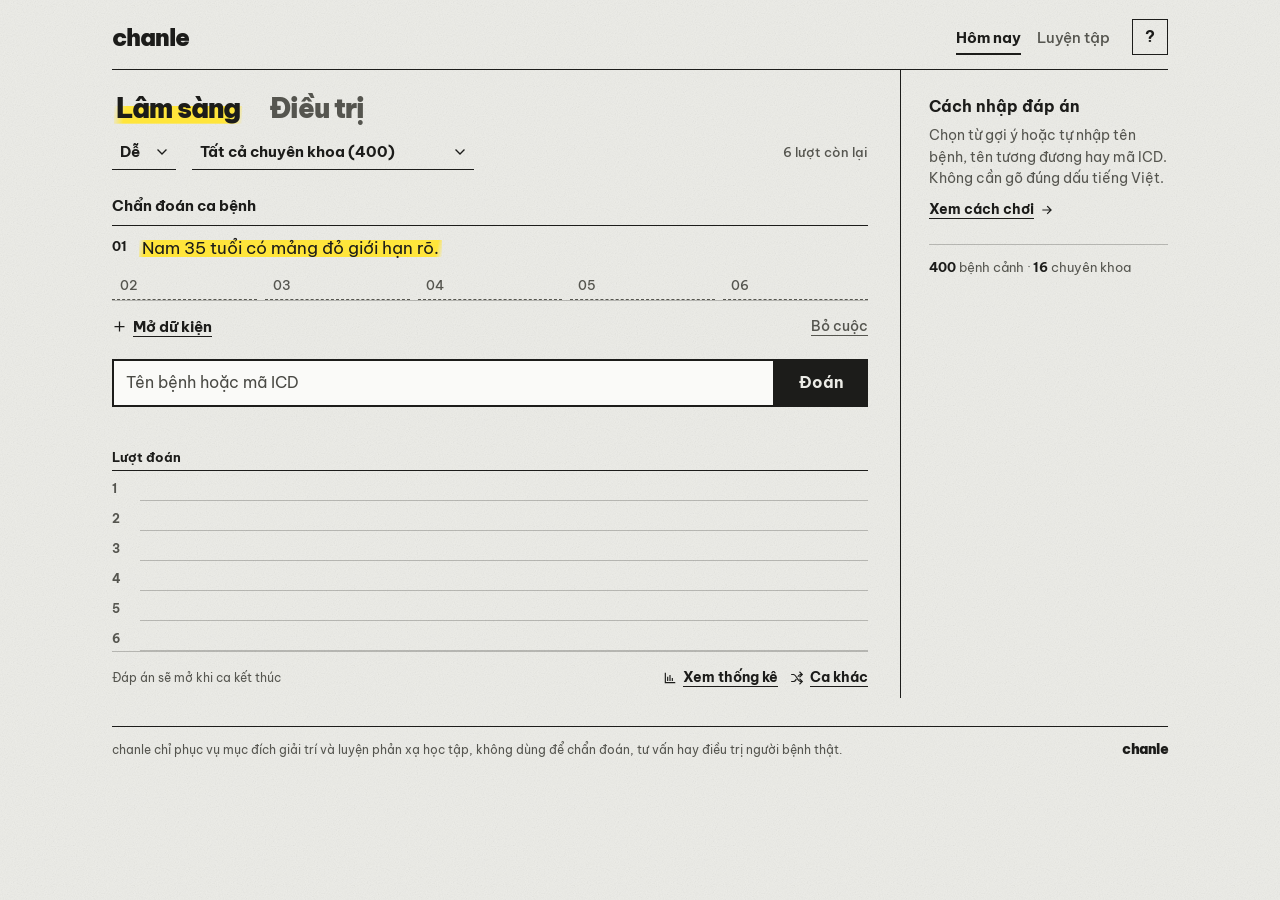
==== index.html @ 67695883 "Update page title and social description copy Co-Authored-By: Claude Sonnet 5.5 <noreply@anthropic.c" ====
<!doctype html>
<html lang="vi">
  <head>
    <meta charset="utf-8" />
    <meta name="viewport" content="width=device-width, initial-scale=1" />
    <meta name="description" content="Chanle - trò chơi chẩn đoán lâm sàng hằng ngày bằng tiếng Việt cho sinh viên y khoa." />
    <meta name="theme-color" content="#ecece7" />
    <link rel="canonical" href="https://souhhcong.github.io/" />
    <meta property="og:title" content="chanle - chẩn đoán mỗi ngày" />
    <meta property="og:description" content="Đọc ca bệnh, tìm chẩn đoán, mở thêm dữ kiện khi cần." />
    <meta property="og:url" content="https://souhhcong.github.io/" />
    <meta property="og:type" content="website" />
    <title>chanle | chẩn đoán mỗi ngày</title>
    <link rel="preconnect" href="https://fonts.googleapis.com" />
    <link rel="preconnect" href="https://fonts.gstatic.com" crossorigin />
    <link href="https://fonts.googleapis.com/css2?family=Be+Vietnam+Pro:wght@400;500;700;900&display=swap" rel="stylesheet" />
    <link rel="icon" href="assets/logo.svg?v=55130148bcd7" type="image/svg+xml" />
    <link rel="stylesheet" href="styles.css?v=2f7e0ef737bf" />
  </head>
  <body>
    <svg class="icon-library" xmlns="http://www.w3.org/2000/svg" aria-hidden="true">
      <symbol id="i-arrow" viewBox="0 0 24 24"><path d="M5 12h14m-6-6 6 6-6 6" /></symbol>
      <symbol id="i-plus" viewBox="0 0 24 24"><path d="M12 5v14M5 12h14" /></symbol>
      <symbol id="i-shuffle" viewBox="0 0 24 24"><path d="M3 6h3c5 0 7 12 12 12h3m-4-4 4 4-4 4M3 18h3c1.7 0 3.1-1.3 4.3-3.3M14 9c1.2-1.8 2.4-3 4-3h3m-4-4 4 4-4 4" /></symbol>
      <symbol id="i-send" viewBox="0 0 24 24"><path d="m21 3-7 18-3-8-8-3 18-7Zm0 0L11 13" /></symbol>
      <symbol id="i-copy" viewBox="0 0 24 24"><rect x="8" y="8" width="12" height="13" /><path d="M16 8V3H4v13h4" /></symbol>
      <symbol id="i-chevron" viewBox="0 0 24 24"><path d="m6 9 6 6 6-6" /></symbol>
      <symbol id="i-chart" viewBox="0 0 24 24"><path d="M4 4v16h16M8 16v-5m4 5V8m4 8v-3" /></symbol>
      <symbol id="i-close" viewBox="0 0 24 24"><path d="M6 6l12 12M18 6 6 18" /></symbol>
    </svg>
    <a class="skip-link" href="#game-area">Vào ca bệnh</a>
    <div class="shell" id="app" data-game-type="clinical">
      <header class="masthead">
        <a class="brand" href="/" aria-label="chanle trang chủ">chanle</a>
        <nav class="nav" aria-label="Chế độ chơi">
          <button class="nav-button active" type="button" data-mode="daily" aria-pressed="true">Hôm nay</button>
          <button class="nav-button" type="button" data-mode="practice" aria-pressed="false">Luyện tập</button>
        </nav>
        <button class="help-button" type="button" data-open="help" aria-label="Hướng dẫn">?</button>
      </header>

      <main class="sheet">
        <h1 class="sr-only" id="title">Chẩn đoán mỗi ngày</h1>
        <div class="page">
          <section class="controls" aria-label="Chọn cách ôn tập">
            <div class="game-switch" role="group" aria-label="Kiểu dữ kiện">
              <button class="mode-word active" type="button" data-game="clinical" aria-label="Dữ kiện lâm sàng" aria-pressed="true"><span>Lâm sàng</span></button>
              <button class="mode-word" type="button" data-game="treatment" aria-label="Kế hoạch điều trị" aria-pressed="false"><span>Điều trị</span></button>
            </div>
            <div class="meta-row">
              <label class="select-field" for="difficulty-select"><span class="sr-only">Độ khó</span><span class="select-wrap"><select id="difficulty-select" name="difficulty"><option value="easy">Dễ</option><option value="medium">Vừa</option><option value="hard">Khó</option></select><svg class="icon" aria-hidden="true"><use href="#i-chevron" /></svg></span></label>
              <label class="select-field" for="category-select"><span class="sr-only">Chuyên khoa</span><span class="select-wrap"><select id="category-select" aria-describedby="category-note"><option value="all">Tất cả chuyên khoa</option></select><svg class="icon" aria-hidden="true"><use href="#i-chevron" /></svg></span></label>
              <span class="score"><span id="attempts-left">6</span> lượt còn lại</span>
            </div>
            <p id="category-note" class="sr-only"></p>
          </section>

          <article class="case" id="game-area" tabindex="-1" aria-labelledby="case-title">
            <h2 id="case-title" class="sr-only" tabindex="-1">Đang tải ca bệnh</h2>
            <p class="sr-only" aria-live="polite"><span id="case-number">Ca #001</span>&nbsp;· <span id="mode-label">Ca hằng ngày</span></p>
            <p class="sr-only">Dữ kiện <span id="clue-count">1 / 6</span></p>
            <span class="sr-only" id="case-kicker">Ca bệnh</span>
            <div class="sr-only" id="clue-steps" aria-hidden="true"></div>
            <progress class="sr-only" id="clue-progress" value="1" max="6" aria-label="Số dữ kiện đã mở">1 / 6</progress>
            <p class="case-prompt"><span class="for-clinical">Chẩn đoán ca bệnh</span><span class="for-treatment">Đoán bệnh từ kế hoạch điều trị</span></p>
            <ol class="clue-list" id="clue-list"></ol>
            <div class="clue-actions">
              <button class="reveal-button" type="button" id="reveal-button"><svg class="icon" aria-hidden="true"><use href="#i-plus" /></svg><span>Mở dữ kiện</span></button>
              <button class="give-up-button" type="button" id="give-up-button">Bỏ cuộc</button>
            </div>
            <form class="guess-form" id="guess-form" autocomplete="off">
              <label class="sr-only" for="guess-input">Chẩn đoán của bạn</label>
              <div class="attempt-track sr-only" id="attempt-track" aria-label="Tiến trình lượt đoán"></div>
              <div class="guess-row"><input id="guess-input" name="guess" type="text" role="combobox" aria-expanded="false" aria-controls="suggestions" aria-autocomplete="list" autocapitalize="off" spellcheck="false" enterkeyhint="go" placeholder="Tên bệnh hoặc mã ICD" required /><button type="submit" aria-label="Đoán"><span>Đoán</span></button></div>
              <ul class="suggestions" id="suggestions" role="listbox" aria-label="Gợi ý chẩn đoán" hidden></ul>
              <p class="feedback" id="feedback" role="status" aria-live="polite"></p>
            </form>
            <section class="guesses" aria-labelledby="history-title">
              <div class="guesses-head"><h3 id="history-title">Lượt đoán</h3><span id="history-count" class="sr-only">0 / 6</span></div>
              <ul class="history" id="history"></ul>
            </section>
            <div class="case-bottom"><span id="round-status">Đáp án sẽ mở khi ca kết thúc</span><button class="text-button stats-button" type="button" id="stats-button" data-open="result-card"><svg class="icon" aria-hidden="true"><use href="#i-chart" /></svg><span class="when-active">Xem thống kê</span><span class="when-done">Xem kết quả</span></button><button class="text-button" type="button" id="new-case-button"><svg class="icon" aria-hidden="true"><use href="#i-shuffle" /></svg>Ca khác</button></div>
          </article>
        </div>

        <aside class="margin" aria-label="Tiến trình và ôn tập">
          <section class="tip-block">
            <h2>Cách nhập đáp án</h2>
            <p id="play-tip">Bạn có thể nhập tên bệnh hoặc mã ICD. Không cần gõ đúng dấu tiếng Việt.</p>
            <button class="text-button" type="button" data-open="help">Xem cách chơi<svg class="icon" aria-hidden="true"><use href="#i-arrow" /></svg></button>
          </section>
          <p class="bank-meta" aria-label="Ngân hàng ôn tập"><strong id="bank-count">—</strong> bệnh cảnh · <strong id="specialty-count">—</strong> chuyên khoa</p>
        </aside>
      </main>

      <footer class="notes" aria-label="Ghi chú giáo dục"><p>chanle chỉ phục vụ mục đích giải trí và luyện phản xạ học tập, không dùng để chẩn đoán, tư vấn hay điều trị người bệnh thật.</p><span class="footer-brand">chanle</span></footer>
      <dialog id="result-card" class="result-card" aria-label="Kết quả và thống kê">
        <div class="modal card">
          <button class="close" type="button" data-close="result-card" aria-label="Đóng, quay lại ca bệnh"><svg class="icon" aria-hidden="true"><use href="#i-close" /></svg></button>
          <article class="result hidden" id="result" aria-labelledby="answer">
            <div class="answer-wrap"><h2 id="answer" class="answer" tabindex="-1"></h2></div>
            <p id="icd-label" class="icd-label"></p>
            <div class="result-actions"><button class="square-button" type="button" id="copy-share"><svg class="icon" aria-hidden="true"><use href="#i-send" /></svg><span>Chia sẻ</span></button><button class="square-button" type="button" id="copy-anki"><svg class="icon" aria-hidden="true"><use href="#i-copy" /></svg><span>Thẻ Anki</span></button></div>
            <div id="treatment-explanation-block" class="hidden"><h3>Vì sao kế hoạch này phù hợp?</h3><p id="treatment-explanation"></p><h3>Liên hệ bệnh cảnh lâm sàng</h3></div>
            <p id="summary"></p>
            <dl class="pearls" id="pearls"></dl>
            <div class="differential-block" id="differential-block"><h3>Chẩn đoán phân biệt</h3><ul class="differentials" id="differentials"></ul></div>
          </article>
          <section class="stats-block" aria-labelledby="session-title">
            <h2 id="session-title">Thống kê</h2>
            <dl class="stats"><div><dt>Ca đúng liên tiếp</dt><dd id="streak">0</dd></div><div><dt>Đã chơi</dt><dd id="played">0</dd></div><div><dt>Trả lời đúng</dt><dd id="solved">0</dd></div><div><dt>Tỉ lệ đúng</dt><dd id="accuracy">—</dd></div></dl>
          </section>
          <div class="result-footer card-footer"><button class="primary-button" type="button" id="review-next">Ca tiếp theo<svg class="icon" aria-hidden="true"><use href="#i-arrow" /></svg></button></div>
        </div>
      </dialog>
    </div>

    <dialog id="help" aria-labelledby="help-title"><div class="modal"><button class="close" type="button" data-close="help" aria-label="Đóng"><svg class="icon" aria-hidden="true"><use href="#i-close" /></svg></button><h2 id="help-title">Cách chơi</h2><p>Mỗi ca bắt đầu với một dữ kiện và 6 lượt đoán. Mỗi lần đoán sai hoặc bấm “Mở dữ kiện”, bạn sẽ được xem dữ kiện tiếp theo. Bấm “Bỏ cuộc” để kết thúc ca và xem đáp án cùng giải thích.</p><p>Bạn có thể nhập tên bệnh, tên gọi tương đương hoặc mã ICD được chấp nhận cho ca đó. Không cần phân biệt chữ hoa, chữ thường hay dấu tiếng Việt.</p><p>Mọi độ khó đều có gợi ý tên bệnh, 6 dữ kiện và 6 lượt đoán. Dễ ưu tiên kiến thức thường gặp, Vừa ưu tiên mức trung bình, Khó ưu tiên bệnh hiếm hoặc kiến thức chuyên sâu. Các bệnh vẫn có thể xuất hiện ở mọi mức, với tần suất khác nhau.</p><p>Chọn Kế hoạch điều trị để đoán bệnh từ các bước xử trí, thuốc, thủ thuật và theo dõi. Mỗi kế hoạch cũng có 6 dữ kiện; tên bệnh chỉ hiện sau khi kết thúc. Dữ kiện được mở dần theo luật chơi. Trong thực tế, một số biện pháp cấp cứu cần được thực hiện đồng thời.</p><p>Chọn chuyên khoa để bắt đầu luyện tập trong nhóm đó. Một bệnh có thể thuộc nhiều nhóm. Ca hằng ngày được chọn từ toàn bộ ngân hàng, với ca riêng cho mỗi kiểu dữ kiện và độ khó. Luyện tập tránh lặp lại các ca vừa chơi. Các kế hoạch áp dụng cho bệnh cảnh giả định trong trò chơi, không phải phác đồ dùng cho người bệnh thật.</p></div></dialog>
    <script src="app.js?v=3632cf8fece8" defer></script>
  </body>
</html>
---- styles.css ----
:root {
  color-scheme: light;
  --paper: #ecece7;
  --toner: #1c1c1a;
  --toner-2: #55554f;
  --rule-soft: rgba(28, 28, 26, 0.25);
  --field: #fafaf8;
  --hl: #ffe53b;
  --pink: rgba(255, 111, 174, 0.5);
  --green: #5fe08a;
  --pen: #2340a0;
  --good: #1d6b3a;
  --chisel: 101deg, transparent 0, var(--hl) 0.45em, var(--hl) calc(100% - 0.4em), transparent 100%;
  --ease-out: cubic-bezier(0.16, 1, 0.3, 1);
  --print: "Be Vietnam Pro", ui-sans-serif, system-ui, -apple-system, "Segoe UI", sans-serif;
}

* { box-sizing: border-box; border-radius: 0; }
html { -webkit-text-size-adjust: 100%; scrollbar-width: thin; scrollbar-color: var(--toner) var(--paper); }
body {
  margin: 0;
  min-height: 100vh;
  background-color: var(--paper);
  background-image: url("data:image/svg+xml,%3Csvg xmlns='http://www.w3.org/2000/svg' width='220' height='220'%3E%3Cfilter id='n'%3E%3CfeTurbulence type='fractalNoise' baseFrequency='.9' numOctaves='2' stitchTiles='stitch'/%3E%3CfeColorMatrix type='saturate' values='0'/%3E%3C/filter%3E%3Crect width='100%25' height='100%25' filter='url(%23n)' opacity='.16'/%3E%3C/svg%3E");
  color: var(--toner);
  font-family: var(--print);
  font-size: 16px;
  line-height: 1.55;
  -webkit-font-smoothing: antialiased;
  font-variant-numeric: tabular-nums;
  caret-color: var(--pen);
}
::selection { background: var(--hl); color: var(--toner); }
::-webkit-scrollbar { width: 10px; height: 10px; }
::-webkit-scrollbar-track { background: var(--paper); }
::-webkit-scrollbar-thumb { background: var(--toner); border: 3px solid var(--paper); }
button, input, select { font: inherit; color: inherit; }
button { cursor: pointer; -webkit-tap-highlight-color: transparent; touch-action: manipulation; }
:focus-visible { outline: 2px solid var(--pen); outline-offset: 3px; }
h1, h2, h3, p, dl, dd, ul, ol { margin: 0; padding: 0; }
.icon { width: 1em; height: 1em; fill: none; stroke: currentColor; stroke-width: 2; stroke-linecap: square; stroke-linejoin: miter; flex: none; }
.icon-library { position: absolute; width: 0; height: 0; overflow: hidden; }
.sr-only { position: absolute; width: 1px; height: 1px; margin: -1px; padding: 0; overflow: hidden; clip: rect(0 0 0 0); white-space: nowrap; border: 0; }
.hidden { display: none !important; }

.skip-link { position: absolute; left: 16px; top: -100px; z-index: 10; background: var(--toner); color: var(--paper); padding: 10px 14px; font-weight: 700; }
.skip-link:focus { top: 8px; }

.shell { max-width: 1120px; margin: 0 auto; padding: 0 16px 24px; }

/* Masthead */
.masthead { display: flex; align-items: center; gap: 14px; padding: 10px 0 8px; border-bottom: 1px solid var(--toner); }
.brand { font-weight: 900; font-size: 24px; letter-spacing: -0.04em; line-height: 1; color: var(--toner); text-decoration: none; margin-right: auto; }
.nav { display: flex; gap: 16px; }
.nav-button, .text-button, .reveal-button, .give-up-button, .help-button, .square-button, .primary-button, .mode-word, .close { background: none; border: 0; padding: 0; }
.nav-button { font-size: 15px; font-weight: 500; color: var(--toner-2); padding: 8px 0 4px; border-bottom: 2px solid transparent; white-space: nowrap; }
.nav-button.active { color: var(--toner); font-weight: 700; border-bottom-color: var(--toner); }
.help-button, .close { width: 36px; height: 36px; border: 1px solid var(--toner); display: inline-grid; place-items: center; font-weight: 700; font-size: 16px; flex: none; }
.help-button:hover, .close:hover { background: var(--toner); color: var(--paper); }

/* Game types */
.game-switch { display: flex; gap: 22px; padding: 10px 0 2px; }
.mode-word { font-size: 23px; font-weight: 900; letter-spacing: -0.04em; line-height: 1.1; color: var(--toner-2); padding: 2px 2px; }
.mode-word span { padding: 0 2px; background-image: linear-gradient(var(--chisel)); background-repeat: no-repeat; background-position: 0 90%; background-size: 0 52%; -webkit-box-decoration-break: clone; box-decoration-break: clone; transition: background-size 380ms var(--ease-out); }
.mode-word.active { color: var(--toner); }
.mode-word.active span { background-size: 100% 52%; }

/* Meta row */
.meta-row { display: flex; flex-wrap: wrap; gap: 4px 16px; align-items: center; padding: 6px 0 8px; }
.select-field { display: block; min-width: 0; }
.select-field:nth-child(2) { order: 3; flex: 1 1 100%; }
.select-wrap { position: relative; display: block; }
.select-wrap select { appearance: none; -webkit-appearance: none; background: transparent; border: 0; border-bottom: 1px solid var(--toner); padding: 4px 26px 3px 8px; font-size: 15px; font-weight: 700; width: 100%; min-height: 36px; text-overflow: ellipsis; cursor: pointer; }
.select-wrap .icon { position: absolute; right: 6px; top: 50%; transform: translateY(-50%); pointer-events: none; font-size: 16px; }
.meta-row .score { order: 2; margin-left: auto; white-space: nowrap; }
@media (min-width: 640px) { .select-field:nth-child(2) { order: 2; flex: 0 1 auto; max-width: 100%; } .meta-row .score { order: 3; } }


/* Case */
.case { padding-top: 10px; outline: none; }

.clue-list { list-style: none; display: flex; flex-wrap: wrap; column-gap: 8px; }
.clue { flex: 0 0 100%; display: grid; grid-template-columns: 30px 1fr; padding: 8px 0; border-top: 1px solid var(--rule-soft); line-height: 1.55; }
.clue:first-child { border-top-color: var(--toner); }
.case-prompt { font-size: 15px; font-weight: 700; padding: 6px 0 8px; }
.case-prompt .for-treatment, .shell[data-game-type="treatment"] .case-prompt .for-clinical { display: none; }
.shell[data-game-type="treatment"] .case-prompt .for-treatment { display: inline; }
.clue-number { font-weight: 700; font-size: 13px; padding-top: 2px; }
.clue-text { min-width: 0; text-wrap: balance; }
.clue .mark { padding: 0.04em 0.15em; margin-left: -0.15em; background-image: linear-gradient(var(--chisel)); background-repeat: no-repeat; background-position: 0 70%; background-size: 0% 76%; -webkit-box-decoration-break: clone; box-decoration-break: clone; }
.clue:not(.is-latest) .mark { background-image: none; }
.clue.is-latest .mark { background-size: 100% 76%; }
/* Reveal: the row flips in as a card, the text fades in once it lands, then the highlighter sweeps. */
.clue.is-new { transform-origin: 50% 50%; animation: flip 460ms var(--ease-out) both, unbox 320ms 520ms ease-out both; }
.clue.is-new > * { animation: ink-in 260ms 400ms ease-out both; }
.clue.is-new .mark { animation: sweep 450ms 640ms var(--ease-out) both; }
@keyframes flip { from { transform: perspective(700px) rotateX(-90deg); } to { transform: perspective(700px) rotateX(0deg); } }
@keyframes unbox { from { background: var(--field); box-shadow: 0 0 0 6px var(--field), 0 0 0 7px var(--toner); } to { background: transparent; box-shadow: 0 0 0 6px transparent, 0 0 0 7px transparent; } }
@keyframes ink-in { from { opacity: 0; } to { opacity: 1; } }
@keyframes sweep { from { background-size: 0% 76%; } to { background-size: 100% 76%; } }
.clue.locked { flex: 1 1 0; display: block; min-width: 0; padding: 6px 8px 4px; border-top: 0; border-bottom: 1px dashed var(--toner-2); color: var(--toner-2); font-size: 13px; font-weight: 500; }

.clue-actions { display: flex; justify-content: space-between; align-items: center; padding: 8px 0 4px; border-top: 1px solid var(--rule-soft); margin-top: 0; }
.reveal-button { display: inline-flex; align-items: center; gap: 6px; font-weight: 700; font-size: 15px; text-decoration: underline; text-underline-offset: 4px; text-decoration-thickness: 1px; min-height: 36px; }
.give-up-button { color: var(--toner-2); font-size: 14px; font-weight: 500; text-decoration: underline; text-underline-offset: 4px; min-height: 36px; }
button:disabled { cursor: not-allowed; opacity: 0.45; }
.guess-row button:disabled, .primary-button:disabled { opacity: 1; background: #55554f; border-color: #55554f; color: #fafaf8; }

/* Guesses */
.guesses { padding-top: 4px; }
.guesses-head { display: flex; align-items: baseline; justify-content: space-between; border-bottom: 1px solid var(--toner); padding-bottom: 3px; }
.guesses-head h3 { font-size: 13px; font-weight: 700; }
.score { font-size: 13px; color: var(--toner-2); font-weight: 500; }
.history { list-style: none; }
.slot { display: flex; align-items: flex-end; gap: 10px; min-height: 30px; }
.slot-n { width: 18px; font-size: 12px; font-weight: 700; color: var(--toner-2); padding-bottom: 3px; }
.slot-line { flex: 1; min-width: 0; min-height: 30px; display: flex; align-items: flex-end; padding-bottom: 2px; border-bottom: 1px solid var(--rule-soft); overflow-wrap: anywhere; }
.guess { font-size: 16px; font-weight: 500; line-height: 1.3; color: var(--toner); padding: 0 6px; margin-left: -6px; }
.guess.miss { color: var(--toner-2); text-decoration: line-through 1.5px var(--toner); text-decoration-skip-ink: none; background-image: linear-gradient(101deg, transparent 0, var(--pink) 0.3em, var(--pink) calc(100% - 0.3em), transparent 100%); background-repeat: no-repeat; background-size: 100% 70%; background-position: 0 90%; }
.guess.hit { font-weight: 700; background-image: linear-gradient(101deg, transparent 0, var(--green) 0.4em, var(--green) calc(100% - 0.4em), transparent 100%); background-repeat: no-repeat; background-size: 100% 70%; background-position: 0 90%; }
.slot-note { font-size: 12px; font-weight: 500; color: var(--toner-2); padding-bottom: 3px; }

.guess-form { padding-top: 10px; position: relative; }
.suggestions { position: absolute; left: 0; right: 0; top: 58px; z-index: 20; list-style: none; margin: 0; padding: 0; background: var(--field); border: 2px solid var(--toner); border-top-width: 1px; max-height: 288px; overflow-y: auto; }
.suggestions[hidden] { display: none; }
.suggestions li { min-height: 44px; display: flex; align-items: center; padding: 8px 12px; font-size: 16px; border-top: 1px solid var(--rule, #bdbdb5); cursor: pointer; }
.suggestions li:first-child { border-top: 0; }
.suggestions li[aria-selected="true"], .suggestions li:hover { background: var(--toner); color: var(--paper); }
.guesses { padding-top: 8px; }
.guess-row { display: flex; }
.guess-row input { flex: 1; min-width: 0; min-height: 48px; border: 2px solid var(--toner); background: var(--field); padding: 8px 12px; font-size: 16px; }
.guess-row input::placeholder { color: #4a4a45; opacity: 1; }
.guess-row input:disabled { opacity: 0.55; }
/* Focus rings sit inside the butted input and button so neither covers the other. */
.guess-row input:focus-visible { outline-offset: -6px; }
.guess-row button:focus-visible { outline-color: var(--paper); outline-offset: -6px; }
.guess-row button { min-height: 48px; padding: 0 22px; background: var(--toner); color: var(--paper); border: 2px solid var(--toner); font-weight: 700; font-size: 16px; }
.feedback { min-height: 1.6em; padding-top: 6px; margin-bottom: 10px; font-size: 14px; font-weight: 400; color: var(--toner-2); }
.feedback.good { color: var(--toner); font-weight: 700; }
.feedback.bad { color: var(--toner); }
.case-bottom { display: flex; flex-wrap: wrap; justify-content: space-between; align-items: center; gap: 12px; padding-top: 6px; border-top: 1px solid var(--rule-soft); font-size: 12px; color: var(--toner-2); }
.text-button { display: inline-flex; align-items: center; gap: 6px; font-weight: 700; font-size: 14px; text-decoration: underline; text-underline-offset: 4px; min-height: 40px; color: var(--toner); }

/* Result */
/* Result card: the finished case slides up over the page as a loose sheet. */
.result-card { width: min(640px, calc(100% - 24px)); }
.result-card .modal { padding: 22px 20px 20px; }
.result-card .modal { display: flex; flex-direction: column; }
.result-card .result { display: contents; }
.result-card .result > * { order: 5; }
.result-card .answer-wrap { order: 1; margin-right: 44px; }
.result-card .icd-label { order: 2; }
.result-card .result-actions { order: 3; }
.result-card .stats-block { order: 6; }
.result-card .card-footer { order: 7; }
.result-card .stats-block { margin: 18px 0 8px; padding: 12px 0 0; border-top: 2px solid var(--toner); }
.result-card .stats-block h2 { font-size: 16px; font-weight: 700; }
.result-card .stats { display: grid; grid-template-columns: repeat(2, minmax(0, 1fr)); column-gap: 16px; }
.shell[data-round="active"] .card-footer { display: none; }
.shell[data-round="active"] .result-card .stats-block { margin-top: 0; padding-top: 0; border-top: 0; }
.result-card[open] { animation: card-in 520ms var(--ease-out) both; }
.result-card[open]::backdrop { animation: backdrop-in 320ms ease-out both; }
@keyframes card-in { from { opacity: 0; transform: translateY(48px) rotate(-1.5deg) scale(0.96); } to { opacity: 1; transform: none; } }
@keyframes backdrop-in { from { opacity: 0; } }
.stats-button .when-done, .shell:not([data-round="active"]) .stats-button .when-active { display: none; }
.shell:not([data-round="active"]) .stats-button .when-done { display: inline; }
.stats-button { margin-left: auto; }
@media (max-width: 639px) { #round-status { flex-basis: 100%; } }
.answer { display: inline; font-size: clamp(26px, 6.5vw, 36px); font-weight: 900; line-height: 1.2; letter-spacing: -0.04em; -webkit-box-decoration-break: clone; box-decoration-break: clone; padding: 0 0.1em 0.14em; margin-left: -0.1em; }
.shell[data-round="complete"] .answer { text-decoration: underline 2px var(--toner); text-underline-offset: 6px; }
.shell[data-round="solved"] .answer { background-image: linear-gradient(101deg, transparent 0, var(--green) 0.4em, var(--green) calc(100% - 0.4em), transparent 100%); background-repeat: no-repeat; background-size: 100% 62%; background-position: 0 85%; }
.icd-label { font-size: 13px; color: var(--toner-2); padding-top: 8px; }
.result-actions { display: flex; gap: 10px; padding: 14px 0; flex-wrap: wrap; }
.square-button { display: inline-flex; align-items: center; gap: 8px; min-height: 44px; padding: 0 16px; border: 1px solid var(--toner); font-weight: 700; font-size: 14px; background: transparent; }
.square-button:hover { background: var(--toner); color: var(--paper); }
.result h3 { font-size: 14px; font-weight: 700; padding: 14px 0 4px; }
#summary, #treatment-explanation { font-size: 16px; }
#summary { padding-top: 6px; }
.pearls > div { display: grid; grid-template-columns: minmax(90px, 30%) 1fr; gap: 12px; padding: 8px 0; border-top: 1px solid var(--rule-soft); }
.pearls { margin-top: 12px; border-bottom: 1px solid var(--rule-soft); }
.pearls dt { font-weight: 700; font-size: 14px; }
.pearls dd { margin: 0; font-size: 15px; }
.differentials { list-style: none; }
.differentials li { display: grid; gap: 2px; padding: 8px 0; border-top: 1px solid var(--rule-soft); }
.differentials strong { font-weight: 700; }
.differentials span { font-size: 15px; color: var(--toner-2); }
.result-footer { padding-top: 18px; }
.primary-button { display: inline-flex; align-items: center; gap: 10px; min-height: 48px; padding: 0 22px; background: var(--toner); color: var(--paper); font-weight: 700; font-size: 16px; }

/* Margin column */
.margin { padding-top: 22px; border-top: 1px solid var(--toner); margin-top: 22px; }
.margin h2 { font-size: 16px; font-weight: 700; }
.stats-block { padding-bottom: 18px; }
.stats { margin-top: 8px; border-top: 1px solid var(--toner); }
.stats > div { display: flex; justify-content: space-between; align-items: baseline; gap: 12px; padding: 8px 8px; border-bottom: 1px solid var(--rule-soft); }
.stats dt { font-size: 14px; color: var(--toner); }
.stats dd { margin: 0; font-size: 20px; font-weight: 700; line-height: 1.1; font-variant-numeric: tabular-nums; }
.tip-block { padding-bottom: 14px; }
.tip-block p { font-size: 14px; color: var(--toner-2); padding: 6px 0 0; }
.bank-meta { font-size: 13px; color: var(--toner-2); padding-top: 12px; border-top: 1px solid var(--rule-soft); }
.bank-meta strong { color: var(--toner); font-weight: 700; }

/* Footer */
.notes { margin-top: 28px; padding-top: 12px; border-top: 1px solid var(--toner); display: flex; flex-direction: column; gap: 10px; font-size: 12px; color: var(--toner-2); }
.footer-brand { font-weight: 900; font-size: 14px; letter-spacing: -0.04em; color: var(--toner); }

/* Dialog */
dialog { width: min(560px, calc(100% - 32px)); max-height: calc(100dvh - 32px); overflow: auto; border: 1px solid var(--toner); background: var(--paper); color: var(--toner); padding: 0; box-shadow: 0 18px 40px -20px rgba(0, 0, 0, 0.35); }
dialog::backdrop { background: rgba(28, 28, 26, 0.4); }
.modal { position: relative; padding: 24px 20px 20px; }
.modal h2 { font-size: 26px; font-weight: 900; letter-spacing: -0.04em; padding-right: 48px; }
.modal p { padding-top: 12px; font-size: 15px; }
.close { position: absolute; top: 12px; right: 12px; }

@media (min-width: 900px) {
  .shell { padding: 0 32px 40px; }
  .masthead { padding: 18px 0 14px; }
  .nav { margin-right: 8px; }
  .game-switch { padding-top: 22px; }
  .mode-word { font-size: 27px; }
  .clue-text, .clue { font-size: 17px; }
  .sheet { display: grid; grid-template-columns: minmax(0, 1fr) 300px; }
  .margin { border-top: 0; margin-top: 0; border-left: 1px solid var(--toner); padding: 24px 0 0 28px; margin-left: 32px; }
  .page { padding-top: 0; }
  .notes { flex-direction: row; justify-content: space-between; align-items: baseline; }
}

@media (max-width: 359px) {
  .clue { padding: 6px 0; }
  .meta-row { padding: 2px 0 4px; }
  .game-switch { padding-top: 6px; }
  .nav { gap: 12px; }
  .brand { font-size: 21px; }
  .nav-button { font-size: 14px; }
  .mode-word { font-size: 21px; }
  .game-switch { gap: 16px; }
  .meta-row { gap: 12px; }
}

@media (prefers-reduced-motion: reduce) {
  *, *::before, *::after { animation: none !important; transition: none !important; scroll-behavior: auto !important; }
}
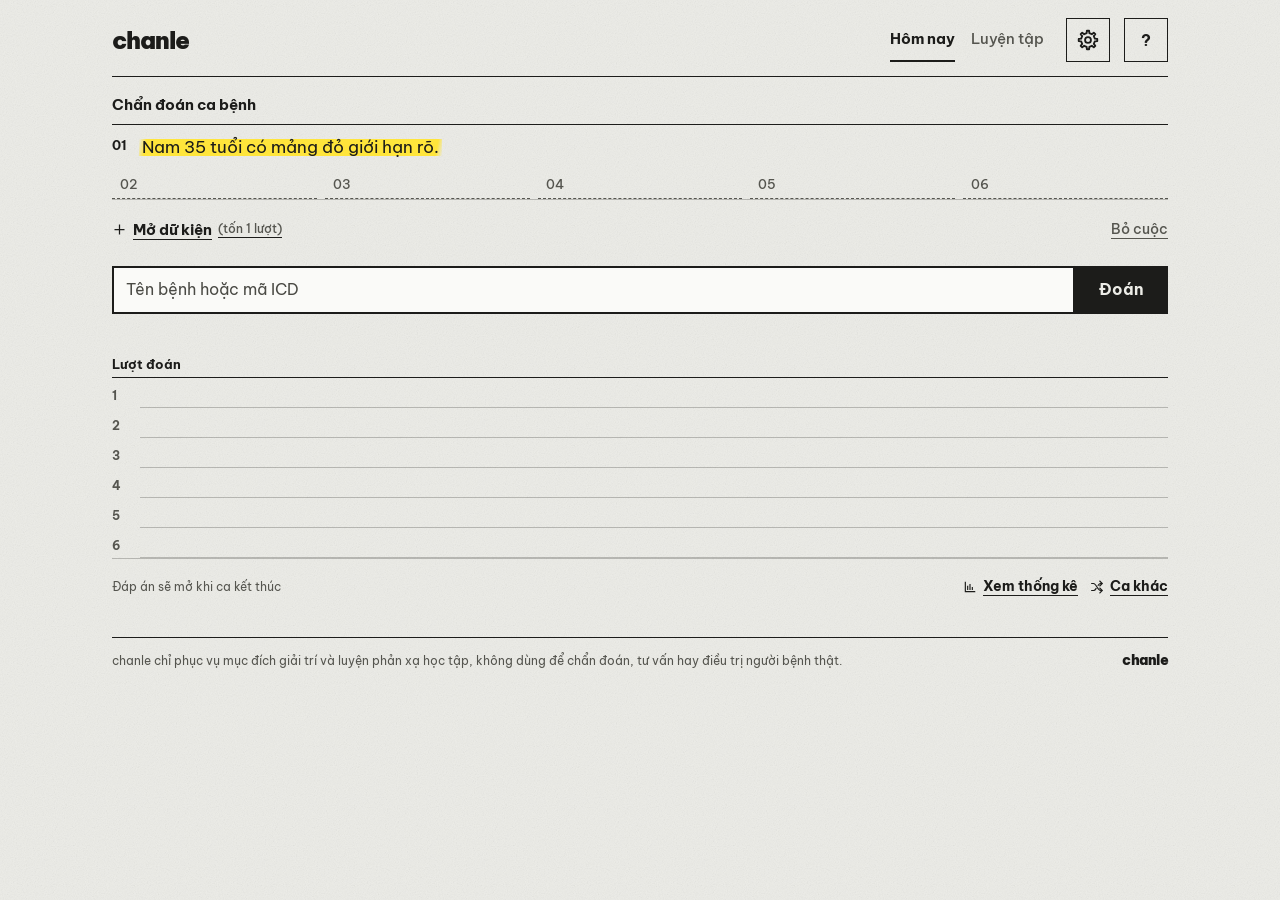
==== commit da0acb08: "Move game settings into a dialog and fix mobile playtest issues - Gear button opens a settings dialo" ====
--- a/index.html
+++ b/index.html
@@ -15,7 +15,7 @@
     <link rel="preconnect" href="https://fonts.gstatic.com" crossorigin />
     <link href="https://fonts.googleapis.com/css2?family=Be+Vietnam+Pro:wght@400;500;700;900&display=swap" rel="stylesheet" />
     <link rel="icon" href="assets/logo.svg?v=55130148bcd7" type="image/svg+xml" />
-    <link rel="stylesheet" href="styles.css?v=2f7e0ef737bf" />
+    <link rel="stylesheet" href="styles.css?v=64f3ba58cbc2" />
   </head>
   <body>
     <svg class="icon-library" xmlns="http://www.w3.org/2000/svg" aria-hidden="true">
@@ -26,6 +26,7 @@
       <symbol id="i-copy" viewBox="0 0 24 24"><rect x="8" y="8" width="12" height="13" /><path d="M16 8V3H4v13h4" /></symbol>
       <symbol id="i-chevron" viewBox="0 0 24 24"><path d="m6 9 6 6 6-6" /></symbol>
       <symbol id="i-chart" viewBox="0 0 24 24"><path d="M4 4v16h16M8 16v-5m4 5V8m4 8v-3" /></symbol>
+      <symbol id="i-cog" viewBox="0 0 24 24"><path d="M19.45 10.52 L22.13 10.80 L22.13 13.20 L19.45 13.48 L18.32 16.22 L20.01 18.31 L18.31 20.01 L16.22 18.32 L13.48 19.45 L13.20 22.13 L10.80 22.13 L10.52 19.45 L7.78 18.32 L5.69 20.01 L3.99 18.31 L5.68 16.22 L4.55 13.48 L1.87 13.20 L1.87 10.80 L4.55 10.52 L5.68 7.78 L3.99 5.69 L5.69 3.99 L7.78 5.68 L10.52 4.55 L10.80 1.87 L13.20 1.87 L13.48 4.55 L16.22 5.68 L18.31 3.99 L20.01 5.69 L18.32 7.78Z" stroke-linejoin="round" /><circle cx="12" cy="12" r="3.2" /></symbol>
       <symbol id="i-close" viewBox="0 0 24 24"><path d="M6 6l12 12M18 6 6 18" /></symbol>
     </svg>
     <a class="skip-link" href="#game-area">Vào ca bệnh</a>
@@ -36,23 +37,16 @@
           <button class="nav-button active" type="button" data-mode="daily" aria-pressed="true">Hôm nay</button>
           <button class="nav-button" type="button" data-mode="practice" aria-pressed="false">Luyện tập</button>
         </nav>
+        <button class="help-button settings-button" type="button" data-open="settings" aria-label="Cài đặt ván chơi"><svg class="icon" aria-hidden="true"><use href="#i-cog" /></svg></button>
         <button class="help-button" type="button" data-open="help" aria-label="Hướng dẫn">?</button>
       </header>
 
       <main class="sheet">
         <h1 class="sr-only" id="title">Chẩn đoán mỗi ngày</h1>
         <div class="page">
-          <section class="controls" aria-label="Chọn cách ôn tập">
-            <div class="game-switch" role="group" aria-label="Kiểu dữ kiện">
-              <button class="mode-word active" type="button" data-game="clinical" aria-label="Dữ kiện lâm sàng" aria-pressed="true"><span>Lâm sàng</span></button>
-              <button class="mode-word" type="button" data-game="treatment" aria-label="Kế hoạch điều trị" aria-pressed="false"><span>Điều trị</span></button>
-            </div>
-            <div class="meta-row">
-              <label class="select-field" for="difficulty-select"><span class="sr-only">Độ khó</span><span class="select-wrap"><select id="difficulty-select" name="difficulty"><option value="easy">Dễ</option><option value="medium">Vừa</option><option value="hard">Khó</option></select><svg class="icon" aria-hidden="true"><use href="#i-chevron" /></svg></span></label>
-              <label class="select-field" for="category-select"><span class="sr-only">Chuyên khoa</span><span class="select-wrap"><select id="category-select" aria-describedby="category-note"><option value="all">Tất cả chuyên khoa</option></select><svg class="icon" aria-hidden="true"><use href="#i-chevron" /></svg></span></label>
-              <span class="score"><span id="attempts-left">6</span> lượt còn lại</span>
-            </div>
-            <p id="category-note" class="sr-only"></p>
+          <section class="controls sr-only" aria-label="Ván chơi hiện tại">
+            <p><span id="settings-summary">Lâm sàng · Dễ</span> · <span class="score"><span id="attempts-left">6</span> lượt còn lại</span></p>
+            <p id="category-note"></p>
           </section>
 
           <article class="case" id="game-area" tabindex="-1" aria-labelledby="case-title">
@@ -65,7 +59,7 @@
             <p class="case-prompt"><span class="for-clinical">Chẩn đoán ca bệnh</span><span class="for-treatment">Đoán bệnh từ kế hoạch điều trị</span></p>
             <ol class="clue-list" id="clue-list"></ol>
             <div class="clue-actions">
-              <button class="reveal-button" type="button" id="reveal-button"><svg class="icon" aria-hidden="true"><use href="#i-plus" /></svg><span>Mở dữ kiện</span></button>
+              <button class="reveal-button" type="button" id="reveal-button"><svg class="icon" aria-hidden="true"><use href="#i-plus" /></svg><span>Mở dữ kiện</span><span class="reveal-cost">(tốn 1 lượt)</span></button>
               <button class="give-up-button" type="button" id="give-up-button">Bỏ cuộc</button>
             </div>
             <form class="guess-form" id="guess-form" autocomplete="off">
@@ -83,17 +77,19 @@
           </article>
         </div>
 
-        <aside class="margin" aria-label="Tiến trình và ôn tập">
-          <section class="tip-block">
-            <h2>Cách nhập đáp án</h2>
-            <p id="play-tip">Bạn có thể nhập tên bệnh hoặc mã ICD. Không cần gõ đúng dấu tiếng Việt.</p>
-            <button class="text-button" type="button" data-open="help">Xem cách chơi<svg class="icon" aria-hidden="true"><use href="#i-arrow" /></svg></button>
-          </section>
-          <p class="bank-meta" aria-label="Ngân hàng ôn tập"><strong id="bank-count">—</strong> bệnh cảnh · <strong id="specialty-count">—</strong> chuyên khoa</p>
-        </aside>
       </main>
 
       <footer class="notes" aria-label="Ghi chú giáo dục"><p>chanle chỉ phục vụ mục đích giải trí và luyện phản xạ học tập, không dùng để chẩn đoán, tư vấn hay điều trị người bệnh thật.</p><span class="footer-brand">chanle</span></footer>
+      <dialog id="settings" aria-labelledby="settings-title"><div class="modal"><button class="close" type="button" data-close="settings" aria-label="Đóng"><svg class="icon" aria-hidden="true"><use href="#i-close" /></svg></button><h2 id="settings-title">Cài đặt</h2>
+        <p class="field-label">Kiểu dữ kiện</p>
+        <div class="game-switch" role="group" aria-label="Kiểu dữ kiện">
+              <button class="mode-word active" type="button" data-game="clinical" aria-label="Dữ kiện lâm sàng" aria-pressed="true"><span>Lâm sàng</span></button>
+              <button class="mode-word" type="button" data-game="treatment" aria-label="Kế hoạch điều trị" aria-pressed="false"><span>Điều trị</span></button>
+            </div>
+        <label class="select-field" for="difficulty-select"><span class="field-label">Độ khó</span><span class="select-wrap"><select id="difficulty-select" name="difficulty"><option value="easy">Dễ</option><option value="medium">Vừa</option><option value="hard">Khó</option></select><svg class="icon" aria-hidden="true"><use href="#i-chevron" /></svg></span></label>
+        <label class="select-field" for="category-select"><span class="field-label">Chuyên khoa</span><span class="select-wrap"><select id="category-select" aria-describedby="category-note"><option value="all">Tất cả chuyên khoa</option></select><svg class="icon" aria-hidden="true"><use href="#i-chevron" /></svg></span></label>
+        <button class="primary-button settings-done" type="button" data-close="settings">Xong</button>
+      </div></dialog>
       <dialog id="result-card" class="result-card" aria-label="Kết quả và thống kê">
         <div class="modal card">
           <button class="close" type="button" data-close="result-card" aria-label="Đóng, quay lại ca bệnh"><svg class="icon" aria-hidden="true"><use href="#i-close" /></svg></button>
@@ -115,7 +111,7 @@
       </dialog>
     </div>
 
-    <dialog id="help" aria-labelledby="help-title"><div class="modal"><button class="close" type="button" data-close="help" aria-label="Đóng"><svg class="icon" aria-hidden="true"><use href="#i-close" /></svg></button><h2 id="help-title">Cách chơi</h2><p>Mỗi ca bắt đầu với một dữ kiện và 6 lượt đoán. Mỗi lần đoán sai hoặc bấm “Mở dữ kiện”, bạn sẽ được xem dữ kiện tiếp theo. Bấm “Bỏ cuộc” để kết thúc ca và xem đáp án cùng giải thích.</p><p>Bạn có thể nhập tên bệnh, tên gọi tương đương hoặc mã ICD được chấp nhận cho ca đó. Không cần phân biệt chữ hoa, chữ thường hay dấu tiếng Việt.</p><p>Mọi độ khó đều có gợi ý tên bệnh, 6 dữ kiện và 6 lượt đoán. Dễ ưu tiên kiến thức thường gặp, Vừa ưu tiên mức trung bình, Khó ưu tiên bệnh hiếm hoặc kiến thức chuyên sâu. Các bệnh vẫn có thể xuất hiện ở mọi mức, với tần suất khác nhau.</p><p>Chọn Kế hoạch điều trị để đoán bệnh từ các bước xử trí, thuốc, thủ thuật và theo dõi. Mỗi kế hoạch cũng có 6 dữ kiện; tên bệnh chỉ hiện sau khi kết thúc. Dữ kiện được mở dần theo luật chơi. Trong thực tế, một số biện pháp cấp cứu cần được thực hiện đồng thời.</p><p>Chọn chuyên khoa để bắt đầu luyện tập trong nhóm đó. Một bệnh có thể thuộc nhiều nhóm. Ca hằng ngày được chọn từ toàn bộ ngân hàng, với ca riêng cho mỗi kiểu dữ kiện và độ khó. Luyện tập tránh lặp lại các ca vừa chơi. Các kế hoạch áp dụng cho bệnh cảnh giả định trong trò chơi, không phải phác đồ dùng cho người bệnh thật.</p></div></dialog>
-    <script src="app.js?v=3632cf8fece8" defer></script>
+    <dialog id="help" aria-labelledby="help-title"><div class="modal"><button class="close" type="button" data-close="help" aria-label="Đóng"><svg class="icon" aria-hidden="true"><use href="#i-close" /></svg></button><h2 id="help-title">Cách chơi</h2><p id="play-tip">Bạn có thể nhập tên bệnh hoặc mã ICD. Không cần gõ đúng dấu tiếng Việt.</p><p>Mỗi ca bắt đầu với một dữ kiện và 6 lượt đoán. Mỗi lần đoán sai hoặc bấm “Mở dữ kiện”, bạn sẽ được xem dữ kiện tiếp theo. Bấm “Bỏ cuộc” để kết thúc ca và xem đáp án cùng giải thích.</p><p>Mọi độ khó đều có gợi ý tên bệnh, 6 dữ kiện và 6 lượt đoán. Dễ ưu tiên kiến thức thường gặp, Vừa ưu tiên mức trung bình, Khó ưu tiên bệnh hiếm hoặc kiến thức chuyên sâu. Các bệnh vẫn có thể xuất hiện ở mọi mức, với tần suất khác nhau.</p><p>Chọn Kế hoạch điều trị để đoán bệnh từ các bước xử trí, thuốc, thủ thuật và theo dõi. Mỗi kế hoạch cũng có 6 dữ kiện; tên bệnh chỉ hiện sau khi kết thúc. Dữ kiện được mở dần theo luật chơi. Trong thực tế, một số biện pháp cấp cứu cần được thực hiện đồng thời.</p><p>Chọn chuyên khoa để bắt đầu luyện tập trong nhóm đó. Một bệnh có thể thuộc nhiều nhóm. Ca hằng ngày được chọn từ toàn bộ ngân hàng, với ca riêng cho mỗi kiểu dữ kiện và độ khó. Luyện tập tránh lặp lại các ca vừa chơi. Các kế hoạch áp dụng cho bệnh cảnh giả định trong trò chơi, không phải phác đồ dùng cho người bệnh thật.</p></div></dialog>
+    <script src="app.js?v=0308320d5943" defer></script>
   </body>
 </html>
--- a/styles.css
+++ b/styles.css
@@ -55,7 +55,7 @@
 .nav-button, .text-button, .reveal-button, .give-up-button, .help-button, .square-button, .primary-button, .mode-word, .close { background: none; border: 0; padding: 0; }
 .nav-button { font-size: 15px; font-weight: 500; color: var(--toner-2); padding: 8px 0 4px; border-bottom: 2px solid transparent; white-space: nowrap; }
 .nav-button.active { color: var(--toner); font-weight: 700; border-bottom-color: var(--toner); }
-.help-button, .close { width: 36px; height: 36px; border: 1px solid var(--toner); display: inline-grid; place-items: center; font-weight: 700; font-size: 16px; flex: none; }
+.help-button, .close { width: 44px; height: 44px; border: 1px solid var(--toner); display: inline-grid; place-items: center; font-weight: 700; font-size: 16px; flex: none; }
 .help-button:hover, .close:hover { background: var(--toner); color: var(--paper); }
 
 /* Game types */
@@ -70,7 +70,7 @@
 .select-field { display: block; min-width: 0; }
 .select-field:nth-child(2) { order: 3; flex: 1 1 100%; }
 .select-wrap { position: relative; display: block; }
-.select-wrap select { appearance: none; -webkit-appearance: none; background: transparent; border: 0; border-bottom: 1px solid var(--toner); padding: 4px 26px 3px 8px; font-size: 15px; font-weight: 700; width: 100%; min-height: 36px; text-overflow: ellipsis; cursor: pointer; }
+.select-wrap select { appearance: none; -webkit-appearance: none; background: transparent; border: 0; border-bottom: 1px solid var(--toner); padding: 4px 26px 3px 8px; font-size: 15px; font-weight: 700; width: 100%; min-height: 44px; text-overflow: ellipsis; cursor: pointer; }
 .select-wrap .icon { position: absolute; right: 6px; top: 50%; transform: translateY(-50%); pointer-events: none; font-size: 16px; }
 .meta-row .score { order: 2; margin-left: auto; white-space: nowrap; }
 @media (min-width: 640px) { .select-field:nth-child(2) { order: 2; flex: 0 1 auto; max-width: 100%; } .meta-row .score { order: 3; } }
@@ -100,9 +100,10 @@
 @keyframes sweep { from { background-size: 0% 76%; } to { background-size: 100% 76%; } }
 .clue.locked { flex: 1 1 0; display: block; min-width: 0; padding: 6px 8px 4px; border-top: 0; border-bottom: 1px dashed var(--toner-2); color: var(--toner-2); font-size: 13px; font-weight: 500; }
 
+.clue-list { min-height: 0; }
 .clue-actions { display: flex; justify-content: space-between; align-items: center; padding: 8px 0 4px; border-top: 1px solid var(--rule-soft); margin-top: 0; }
-.reveal-button { display: inline-flex; align-items: center; gap: 6px; font-weight: 700; font-size: 15px; text-decoration: underline; text-underline-offset: 4px; text-decoration-thickness: 1px; min-height: 36px; }
-.give-up-button { color: var(--toner-2); font-size: 14px; font-weight: 500; text-decoration: underline; text-underline-offset: 4px; min-height: 36px; }
+.reveal-button { display: inline-flex; align-items: center; gap: 6px; font-weight: 700; font-size: 15px; text-decoration: underline; text-underline-offset: 4px; text-decoration-thickness: 1px; min-height: 44px; }
+.give-up-button { color: var(--toner-2); font-size: 14px; font-weight: 500; text-decoration: underline; text-underline-offset: 4px; min-height: 44px; min-width: 56px; padding-left: 12px; }
 button:disabled { cursor: not-allowed; opacity: 0.45; }
 .guess-row button:disabled, .primary-button:disabled { opacity: 1; background: #55554f; border-color: #55554f; color: #fafaf8; }
 
@@ -139,7 +140,7 @@
 .feedback.good { color: var(--toner); font-weight: 700; }
 .feedback.bad { color: var(--toner); }
 .case-bottom { display: flex; flex-wrap: wrap; justify-content: space-between; align-items: center; gap: 12px; padding-top: 6px; border-top: 1px solid var(--rule-soft); font-size: 12px; color: var(--toner-2); }
-.text-button { display: inline-flex; align-items: center; gap: 6px; font-weight: 700; font-size: 14px; text-decoration: underline; text-underline-offset: 4px; min-height: 40px; color: var(--toner); }
+.text-button { display: inline-flex; align-items: center; gap: 6px; font-weight: 700; font-size: 14px; text-decoration: underline; text-underline-offset: 4px; min-height: 44px; color: var(--toner); }
 
 /* Result */
 /* Result card: the finished case slides up over the page as a loose sheet. */
@@ -188,17 +189,11 @@
 .primary-button { display: inline-flex; align-items: center; gap: 10px; min-height: 48px; padding: 0 22px; background: var(--toner); color: var(--paper); font-weight: 700; font-size: 16px; }
 
 /* Margin column */
-.margin { padding-top: 22px; border-top: 1px solid var(--toner); margin-top: 22px; }
-.margin h2 { font-size: 16px; font-weight: 700; }
 .stats-block { padding-bottom: 18px; }
 .stats { margin-top: 8px; border-top: 1px solid var(--toner); }
 .stats > div { display: flex; justify-content: space-between; align-items: baseline; gap: 12px; padding: 8px 8px; border-bottom: 1px solid var(--rule-soft); }
 .stats dt { font-size: 14px; color: var(--toner); }
 .stats dd { margin: 0; font-size: 20px; font-weight: 700; line-height: 1.1; font-variant-numeric: tabular-nums; }
-.tip-block { padding-bottom: 14px; }
-.tip-block p { font-size: 14px; color: var(--toner-2); padding: 6px 0 0; }
-.bank-meta { font-size: 13px; color: var(--toner-2); padding-top: 12px; border-top: 1px solid var(--rule-soft); }
-.bank-meta strong { color: var(--toner); font-weight: 700; }
 
 /* Footer */
 .notes { margin-top: 28px; padding-top: 12px; border-top: 1px solid var(--toner); display: flex; flex-direction: column; gap: 10px; font-size: 12px; color: var(--toner-2); }
@@ -210,7 +205,10 @@
 .modal { position: relative; padding: 24px 20px 20px; }
 .modal h2 { font-size: 26px; font-weight: 900; letter-spacing: -0.04em; padding-right: 48px; }
 .modal p { padding-top: 12px; font-size: 15px; }
-.close { position: absolute; top: 12px; right: 12px; }
+.close { position: absolute; top: 8px; right: 8px; }
+.result-card .close { position: sticky; top: 8px; align-self: flex-end; flex: none; margin: -14px -8px -30px 0; z-index: 5; background: var(--paper); }
+.result-card .answer:focus, .result-card .answer:focus-visible { outline: none; }
+.reveal-cost { font-weight: 500; font-size: 12px; color: var(--toner-2); text-decoration: none; }
 
 @media (min-width: 900px) {
   .shell { padding: 0 32px 40px; }
@@ -219,8 +217,6 @@
   .game-switch { padding-top: 22px; }
   .mode-word { font-size: 27px; }
   .clue-text, .clue { font-size: 17px; }
-  .sheet { display: grid; grid-template-columns: minmax(0, 1fr) 300px; }
-  .margin { border-top: 0; margin-top: 0; border-left: 1px solid var(--toner); padding: 24px 0 0 28px; margin-left: 32px; }
   .page { padding-top: 0; }
   .notes { flex-direction: row; justify-content: space-between; align-items: baseline; }
 }
@@ -240,3 +236,17 @@
 @media (prefers-reduced-motion: reduce) {
   *, *::before, *::after { animation: none !important; transition: none !important; scroll-behavior: auto !important; }
 }
+
+/* Settings: game type, difficulty and specialty live in a dialog opened from the cog. */
+@media (max-width: 480px) { .masthead { gap: 8px; } .nav { gap: 10px; } .brand { font-size: 21px; } .nav-button { font-size: 14px; } }
+.masthead .settings-button .icon { width: 22px; height: 22px; }
+#settings .modal { display: flex; flex-direction: column; gap: 4px; padding: 24px 20px 20px; }
+#settings .modal p.field-label, #settings .field-label { padding: 14px 0 2px; font-size: 13px; font-weight: 700; color: var(--toner-2); display: block; }
+#settings .select-field { display: block; order: 0; flex: none; }
+#settings .select-wrap select { font-size: 16px; }
+#settings .game-switch { padding: 4px 0 0; }
+#settings .settings-done { align-self: flex-start; margin-top: 22px; }
+.suggestions li.used, .suggestions li.used:hover { color: #6b6b64; background: transparent; text-decoration: line-through; cursor: not-allowed; opacity: 0.6; }
+.nav-button { min-height: 44px; display: inline-flex; align-items: center; padding-top: 0; padding-bottom: 0; }
+.brand { display: inline-flex; align-items: center; min-height: 44px; }
+.mode-word { min-height: 44px; }
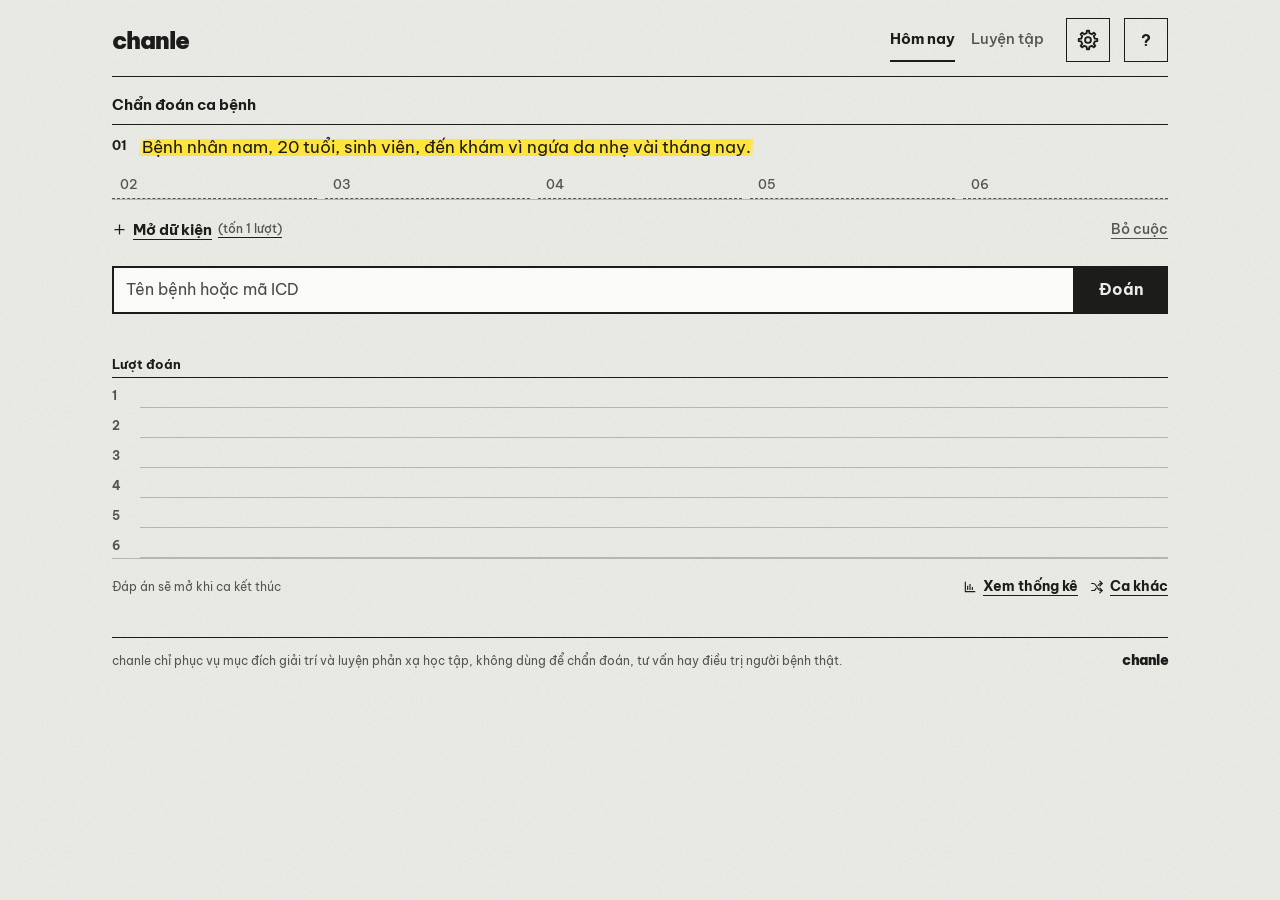
==== commit 472a10cd: "Use verified dataset clues and trim the bank to imported cases Add deno task import:clues, which cop" ====
--- a/index.html
+++ b/index.html
@@ -15,7 +15,7 @@
     <link rel="preconnect" href="https://fonts.gstatic.com" crossorigin />
     <link href="https://fonts.googleapis.com/css2?family=Be+Vietnam+Pro:wght@400;500;700;900&display=swap" rel="stylesheet" />
     <link rel="icon" href="assets/logo.svg?v=55130148bcd7" type="image/svg+xml" />
-    <link rel="stylesheet" href="styles.css?v=64f3ba58cbc2" />
+    <link rel="stylesheet" href="styles.css?v=6c54c56c3b60" />
   </head>
   <body>
     <svg class="icon-library" xmlns="http://www.w3.org/2000/svg" aria-hidden="true">
@@ -99,8 +99,6 @@
             <div class="result-actions"><button class="square-button" type="button" id="copy-share"><svg class="icon" aria-hidden="true"><use href="#i-send" /></svg><span>Chia sẻ</span></button><button class="square-button" type="button" id="copy-anki"><svg class="icon" aria-hidden="true"><use href="#i-copy" /></svg><span>Thẻ Anki</span></button></div>
             <div id="treatment-explanation-block" class="hidden"><h3>Vì sao kế hoạch này phù hợp?</h3><p id="treatment-explanation"></p><h3>Liên hệ bệnh cảnh lâm sàng</h3></div>
             <p id="summary"></p>
-            <dl class="pearls" id="pearls"></dl>
-            <div class="differential-block" id="differential-block"><h3>Chẩn đoán phân biệt</h3><ul class="differentials" id="differentials"></ul></div>
           </article>
           <section class="stats-block" aria-labelledby="session-title">
             <h2 id="session-title">Thống kê</h2>
@@ -112,6 +110,6 @@
     </div>
 
     <dialog id="help" aria-labelledby="help-title"><div class="modal"><button class="close" type="button" data-close="help" aria-label="Đóng"><svg class="icon" aria-hidden="true"><use href="#i-close" /></svg></button><h2 id="help-title">Cách chơi</h2><p id="play-tip">Bạn có thể nhập tên bệnh hoặc mã ICD. Không cần gõ đúng dấu tiếng Việt.</p><p>Mỗi ca bắt đầu với một dữ kiện và 6 lượt đoán. Mỗi lần đoán sai hoặc bấm “Mở dữ kiện”, bạn sẽ được xem dữ kiện tiếp theo. Bấm “Bỏ cuộc” để kết thúc ca và xem đáp án cùng giải thích.</p><p>Mọi độ khó đều có gợi ý tên bệnh, 6 dữ kiện và 6 lượt đoán. Dễ ưu tiên kiến thức thường gặp, Vừa ưu tiên mức trung bình, Khó ưu tiên bệnh hiếm hoặc kiến thức chuyên sâu. Các bệnh vẫn có thể xuất hiện ở mọi mức, với tần suất khác nhau.</p><p>Chọn Kế hoạch điều trị để đoán bệnh từ các bước xử trí, thuốc, thủ thuật và theo dõi. Mỗi kế hoạch cũng có 6 dữ kiện; tên bệnh chỉ hiện sau khi kết thúc. Dữ kiện được mở dần theo luật chơi. Trong thực tế, một số biện pháp cấp cứu cần được thực hiện đồng thời.</p><p>Chọn chuyên khoa để bắt đầu luyện tập trong nhóm đó. Một bệnh có thể thuộc nhiều nhóm. Ca hằng ngày được chọn từ toàn bộ ngân hàng, với ca riêng cho mỗi kiểu dữ kiện và độ khó. Luyện tập tránh lặp lại các ca vừa chơi. Các kế hoạch áp dụng cho bệnh cảnh giả định trong trò chơi, không phải phác đồ dùng cho người bệnh thật.</p></div></dialog>
-    <script src="app.js?v=0308320d5943" defer></script>
+    <script src="app.js?v=33f485b226e9" defer></script>
   </body>
 </html>
--- a/styles.css
+++ b/styles.css
@@ -177,14 +177,6 @@
 .result h3 { font-size: 14px; font-weight: 700; padding: 14px 0 4px; }
 #summary, #treatment-explanation { font-size: 16px; }
 #summary { padding-top: 6px; }
-.pearls > div { display: grid; grid-template-columns: minmax(90px, 30%) 1fr; gap: 12px; padding: 8px 0; border-top: 1px solid var(--rule-soft); }
-.pearls { margin-top: 12px; border-bottom: 1px solid var(--rule-soft); }
-.pearls dt { font-weight: 700; font-size: 14px; }
-.pearls dd { margin: 0; font-size: 15px; }
-.differentials { list-style: none; }
-.differentials li { display: grid; gap: 2px; padding: 8px 0; border-top: 1px solid var(--rule-soft); }
-.differentials strong { font-weight: 700; }
-.differentials span { font-size: 15px; color: var(--toner-2); }
 .result-footer { padding-top: 18px; }
 .primary-button { display: inline-flex; align-items: center; gap: 10px; min-height: 48px; padding: 0 22px; background: var(--toner); color: var(--paper); font-weight: 700; font-size: 16px; }
 
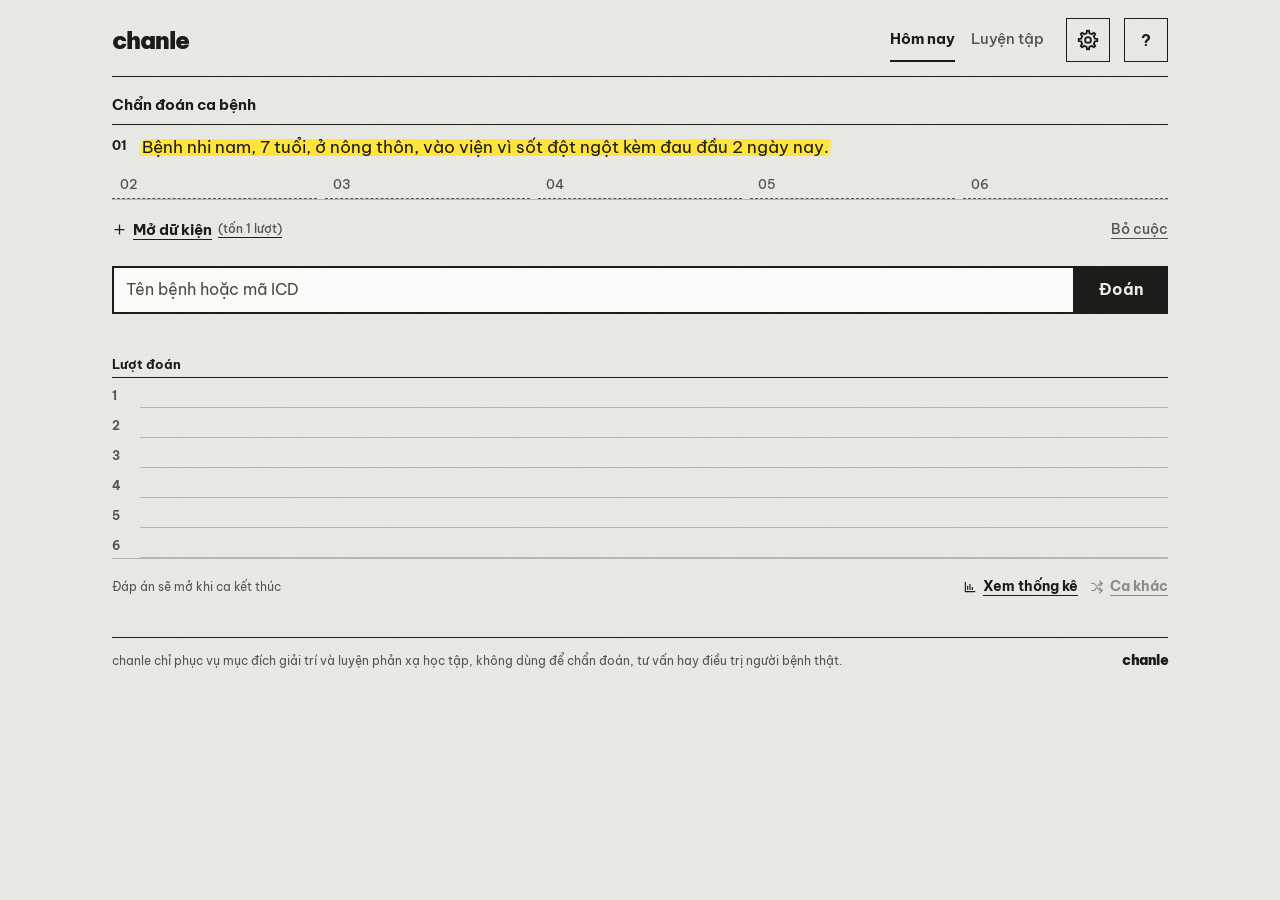
==== commit b911416c: "Drop medium difficulty and rate cases from new difficulty report Co-Authored-By: Claude Sonnet 5.5 <" ====
--- a/index.html
+++ b/index.html
@@ -15,7 +15,7 @@
     <link rel="preconnect" href="https://fonts.gstatic.com" crossorigin />
     <link href="https://fonts.googleapis.com/css2?family=Be+Vietnam+Pro:wght@400;500;700;900&display=swap" rel="stylesheet" />
     <link rel="icon" href="assets/logo.svg?v=55130148bcd7" type="image/svg+xml" />
-    <link rel="stylesheet" href="styles.css?v=6c54c56c3b60" />
+    <link rel="stylesheet" href="styles.css?v=4f05579bc190" />
   </head>
   <body>
     <svg class="icon-library" xmlns="http://www.w3.org/2000/svg" aria-hidden="true">
@@ -56,7 +56,7 @@
             <span class="sr-only" id="case-kicker">Ca bệnh</span>
             <div class="sr-only" id="clue-steps" aria-hidden="true"></div>
             <progress class="sr-only" id="clue-progress" value="1" max="6" aria-label="Số dữ kiện đã mở">1 / 6</progress>
-            <p class="case-prompt"><span class="for-clinical">Chẩn đoán ca bệnh</span><span class="for-treatment">Đoán bệnh từ kế hoạch điều trị</span></p>
+            <p class="case-prompt">Chẩn đoán ca bệnh</p>
             <ol class="clue-list" id="clue-list"></ol>
             <div class="clue-actions">
               <button class="reveal-button" type="button" id="reveal-button"><svg class="icon" aria-hidden="true"><use href="#i-plus" /></svg><span>Mở dữ kiện</span><span class="reveal-cost">(tốn 1 lượt)</span></button>
@@ -81,12 +81,7 @@
 
       <footer class="notes" aria-label="Ghi chú giáo dục"><p>chanle chỉ phục vụ mục đích giải trí và luyện phản xạ học tập, không dùng để chẩn đoán, tư vấn hay điều trị người bệnh thật.</p><span class="footer-brand">chanle</span></footer>
       <dialog id="settings" aria-labelledby="settings-title"><div class="modal"><button class="close" type="button" data-close="settings" aria-label="Đóng"><svg class="icon" aria-hidden="true"><use href="#i-close" /></svg></button><h2 id="settings-title">Cài đặt</h2>
-        <p class="field-label">Kiểu dữ kiện</p>
-        <div class="game-switch" role="group" aria-label="Kiểu dữ kiện">
-              <button class="mode-word active" type="button" data-game="clinical" aria-label="Dữ kiện lâm sàng" aria-pressed="true"><span>Lâm sàng</span></button>
-              <button class="mode-word" type="button" data-game="treatment" aria-label="Kế hoạch điều trị" aria-pressed="false"><span>Điều trị</span></button>
-            </div>
-        <label class="select-field" for="difficulty-select"><span class="field-label">Độ khó</span><span class="select-wrap"><select id="difficulty-select" name="difficulty"><option value="easy">Dễ</option><option value="medium">Vừa</option><option value="hard">Khó</option></select><svg class="icon" aria-hidden="true"><use href="#i-chevron" /></svg></span></label>
+        <label class="select-field" for="difficulty-select"><span class="field-label">Độ khó</span><span class="select-wrap"><select id="difficulty-select" name="difficulty"><option value="easy">Dễ</option><option value="hard">Khó</option></select><svg class="icon" aria-hidden="true"><use href="#i-chevron" /></svg></span></label>
         <label class="select-field" for="category-select"><span class="field-label">Chuyên khoa</span><span class="select-wrap"><select id="category-select" aria-describedby="category-note"><option value="all">Tất cả chuyên khoa</option></select><svg class="icon" aria-hidden="true"><use href="#i-chevron" /></svg></span></label>
         <button class="primary-button settings-done" type="button" data-close="settings">Xong</button>
       </div></dialog>
@@ -97,7 +92,6 @@
             <div class="answer-wrap"><h2 id="answer" class="answer" tabindex="-1"></h2></div>
             <p id="icd-label" class="icd-label"></p>
             <div class="result-actions"><button class="square-button" type="button" id="copy-share"><svg class="icon" aria-hidden="true"><use href="#i-send" /></svg><span>Chia sẻ</span></button><button class="square-button" type="button" id="copy-anki"><svg class="icon" aria-hidden="true"><use href="#i-copy" /></svg><span>Thẻ Anki</span></button></div>
-            <div id="treatment-explanation-block" class="hidden"><h3>Vì sao kế hoạch này phù hợp?</h3><p id="treatment-explanation"></p><h3>Liên hệ bệnh cảnh lâm sàng</h3></div>
             <p id="summary"></p>
           </article>
           <section class="stats-block" aria-labelledby="session-title">
@@ -109,7 +103,7 @@
       </dialog>
     </div>
 
-    <dialog id="help" aria-labelledby="help-title"><div class="modal"><button class="close" type="button" data-close="help" aria-label="Đóng"><svg class="icon" aria-hidden="true"><use href="#i-close" /></svg></button><h2 id="help-title">Cách chơi</h2><p id="play-tip">Bạn có thể nhập tên bệnh hoặc mã ICD. Không cần gõ đúng dấu tiếng Việt.</p><p>Mỗi ca bắt đầu với một dữ kiện và 6 lượt đoán. Mỗi lần đoán sai hoặc bấm “Mở dữ kiện”, bạn sẽ được xem dữ kiện tiếp theo. Bấm “Bỏ cuộc” để kết thúc ca và xem đáp án cùng giải thích.</p><p>Mọi độ khó đều có gợi ý tên bệnh, 6 dữ kiện và 6 lượt đoán. Dễ ưu tiên kiến thức thường gặp, Vừa ưu tiên mức trung bình, Khó ưu tiên bệnh hiếm hoặc kiến thức chuyên sâu. Các bệnh vẫn có thể xuất hiện ở mọi mức, với tần suất khác nhau.</p><p>Chọn Kế hoạch điều trị để đoán bệnh từ các bước xử trí, thuốc, thủ thuật và theo dõi. Mỗi kế hoạch cũng có 6 dữ kiện; tên bệnh chỉ hiện sau khi kết thúc. Dữ kiện được mở dần theo luật chơi. Trong thực tế, một số biện pháp cấp cứu cần được thực hiện đồng thời.</p><p>Chọn chuyên khoa để bắt đầu luyện tập trong nhóm đó. Một bệnh có thể thuộc nhiều nhóm. Ca hằng ngày được chọn từ toàn bộ ngân hàng, với ca riêng cho mỗi kiểu dữ kiện và độ khó. Luyện tập tránh lặp lại các ca vừa chơi. Các kế hoạch áp dụng cho bệnh cảnh giả định trong trò chơi, không phải phác đồ dùng cho người bệnh thật.</p></div></dialog>
-    <script src="app.js?v=33f485b226e9" defer></script>
+    <dialog id="help" aria-labelledby="help-title"><div class="modal"><button class="close" type="button" data-close="help" aria-label="Đóng"><svg class="icon" aria-hidden="true"><use href="#i-close" /></svg></button><h2 id="help-title">Cách chơi</h2><p id="play-tip">Bạn có thể nhập tên bệnh hoặc mã ICD. Không cần gõ đúng dấu tiếng Việt.</p><p>Mỗi ca bắt đầu với một dữ kiện và 6 lượt đoán. Mỗi lần đoán sai hoặc bấm “Mở dữ kiện”, bạn sẽ được xem dữ kiện tiếp theo. Bấm “Bỏ cuộc” để kết thúc ca và xem đáp án cùng giải thích.</p><p>Mọi độ khó đều có gợi ý tên bệnh, 6 dữ kiện và 6 lượt đoán. Dễ ưu tiên kiến thức thường gặp, Khó ưu tiên bệnh hiếm hoặc kiến thức chuyên sâu. Các bệnh vẫn có thể xuất hiện ở mọi mức, với tần suất khác nhau.</p><p>Chọn chuyên khoa để bắt đầu luyện tập trong nhóm đó. Một bệnh có thể thuộc nhiều nhóm. Ca hằng ngày được chọn từ toàn bộ ngân hàng, với ca riêng cho mỗi độ khó. Luyện tập tránh lặp lại các ca vừa chơi.</p></div></dialog>
+    <script src="app.js?v=165af1778554" defer></script>
   </body>
 </html>
--- a/styles.css
+++ b/styles.css
@@ -52,18 +52,13 @@
 .masthead { display: flex; align-items: center; gap: 14px; padding: 10px 0 8px; border-bottom: 1px solid var(--toner); }
 .brand { font-weight: 900; font-size: 24px; letter-spacing: -0.04em; line-height: 1; color: var(--toner); text-decoration: none; margin-right: auto; }
 .nav { display: flex; gap: 16px; }
-.nav-button, .text-button, .reveal-button, .give-up-button, .help-button, .square-button, .primary-button, .mode-word, .close { background: none; border: 0; padding: 0; }
+.nav-button, .text-button, .reveal-button, .give-up-button, .help-button, .square-button, .primary-button, .close { background: none; border: 0; padding: 0; }
 .nav-button { font-size: 15px; font-weight: 500; color: var(--toner-2); padding: 8px 0 4px; border-bottom: 2px solid transparent; white-space: nowrap; }
 .nav-button.active { color: var(--toner); font-weight: 700; border-bottom-color: var(--toner); }
 .help-button, .close { width: 44px; height: 44px; border: 1px solid var(--toner); display: inline-grid; place-items: center; font-weight: 700; font-size: 16px; flex: none; }
 .help-button:hover, .close:hover { background: var(--toner); color: var(--paper); }
 
 /* Game types */
-.game-switch { display: flex; gap: 22px; padding: 10px 0 2px; }
-.mode-word { font-size: 23px; font-weight: 900; letter-spacing: -0.04em; line-height: 1.1; color: var(--toner-2); padding: 2px 2px; }
-.mode-word span { padding: 0 2px; background-image: linear-gradient(var(--chisel)); background-repeat: no-repeat; background-position: 0 90%; background-size: 0 52%; -webkit-box-decoration-break: clone; box-decoration-break: clone; transition: background-size 380ms var(--ease-out); }
-.mode-word.active { color: var(--toner); }
-.mode-word.active span { background-size: 100% 52%; }
 
 /* Meta row */
 .meta-row { display: flex; flex-wrap: wrap; gap: 4px 16px; align-items: center; padding: 6px 0 8px; }
@@ -83,10 +78,8 @@
 .clue { flex: 0 0 100%; display: grid; grid-template-columns: 30px 1fr; padding: 8px 0; border-top: 1px solid var(--rule-soft); line-height: 1.55; }
 .clue:first-child { border-top-color: var(--toner); }
 .case-prompt { font-size: 15px; font-weight: 700; padding: 6px 0 8px; }
-.case-prompt .for-treatment, .shell[data-game-type="treatment"] .case-prompt .for-clinical { display: none; }
-.shell[data-game-type="treatment"] .case-prompt .for-treatment { display: inline; }
 .clue-number { font-weight: 700; font-size: 13px; padding-top: 2px; }
-.clue-text { min-width: 0; text-wrap: balance; }
+.clue-text { min-width: 0; text-wrap: pretty; }
 .clue .mark { padding: 0.04em 0.15em; margin-left: -0.15em; background-image: linear-gradient(var(--chisel)); background-repeat: no-repeat; background-position: 0 70%; background-size: 0% 76%; -webkit-box-decoration-break: clone; box-decoration-break: clone; }
 .clue:not(.is-latest) .mark { background-image: none; }
 .clue.is-latest .mark { background-size: 100% 76%; }
@@ -175,7 +168,7 @@
 .square-button { display: inline-flex; align-items: center; gap: 8px; min-height: 44px; padding: 0 16px; border: 1px solid var(--toner); font-weight: 700; font-size: 14px; background: transparent; }
 .square-button:hover { background: var(--toner); color: var(--paper); }
 .result h3 { font-size: 14px; font-weight: 700; padding: 14px 0 4px; }
-#summary, #treatment-explanation { font-size: 16px; }
+#summary { font-size: 16px; }
 #summary { padding-top: 6px; }
 .result-footer { padding-top: 18px; }
 .primary-button { display: inline-flex; align-items: center; gap: 10px; min-height: 48px; padding: 0 22px; background: var(--toner); color: var(--paper); font-weight: 700; font-size: 16px; }
@@ -206,8 +199,6 @@
   .shell { padding: 0 32px 40px; }
   .masthead { padding: 18px 0 14px; }
   .nav { margin-right: 8px; }
-  .game-switch { padding-top: 22px; }
-  .mode-word { font-size: 27px; }
   .clue-text, .clue { font-size: 17px; }
   .page { padding-top: 0; }
   .notes { flex-direction: row; justify-content: space-between; align-items: baseline; }
@@ -216,12 +207,9 @@
 @media (max-width: 359px) {
   .clue { padding: 6px 0; }
   .meta-row { padding: 2px 0 4px; }
-  .game-switch { padding-top: 6px; }
   .nav { gap: 12px; }
   .brand { font-size: 21px; }
   .nav-button { font-size: 14px; }
-  .mode-word { font-size: 21px; }
-  .game-switch { gap: 16px; }
   .meta-row { gap: 12px; }
 }
 
@@ -236,9 +224,7 @@
 #settings .modal p.field-label, #settings .field-label { padding: 14px 0 2px; font-size: 13px; font-weight: 700; color: var(--toner-2); display: block; }
 #settings .select-field { display: block; order: 0; flex: none; }
 #settings .select-wrap select { font-size: 16px; }
-#settings .game-switch { padding: 4px 0 0; }
 #settings .settings-done { align-self: flex-start; margin-top: 22px; }
 .suggestions li.used, .suggestions li.used:hover { color: #6b6b64; background: transparent; text-decoration: line-through; cursor: not-allowed; opacity: 0.6; }
 .nav-button { min-height: 44px; display: inline-flex; align-items: center; padding-top: 0; padding-bottom: 0; }
 .brand { display: inline-flex; align-items: center; min-height: 44px; }
-.mode-word { min-height: 44px; }
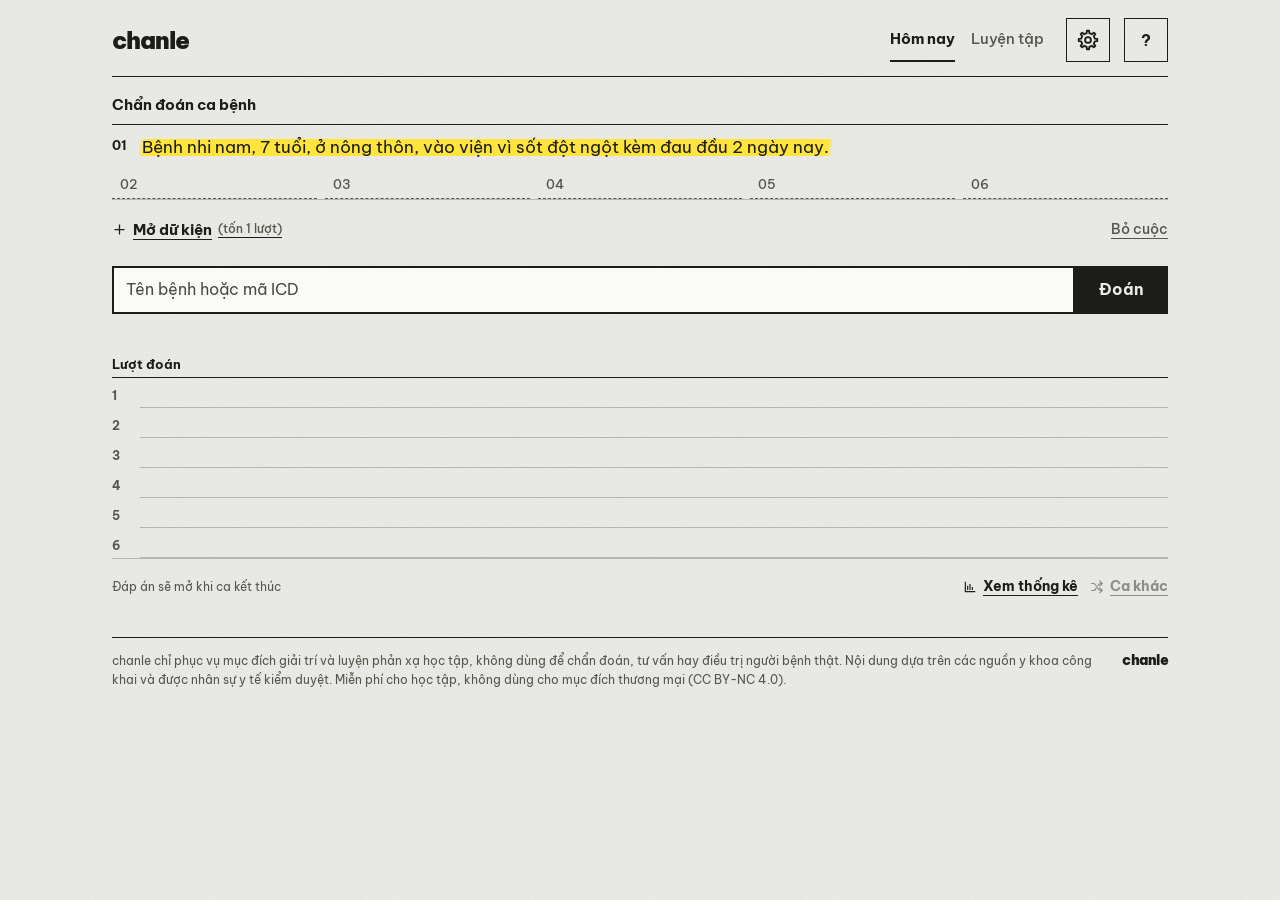
==== commit 8b06a680: "Add social preview image, licence and sources note Co-Authored-By: Claude Sonnet 5.5 <noreply@anthro" ====
--- a/index.html
+++ b/index.html
@@ -10,6 +10,11 @@
     <meta property="og:description" content="Đọc ca bệnh, tìm chẩn đoán, mở thêm dữ kiện khi cần." />
     <meta property="og:url" content="https://souhhcong.github.io/" />
     <meta property="og:type" content="website" />
+    <meta property="og:image" content="https://souhhcong.github.io/assets/og-image.png" />
+    <meta property="og:image:width" content="1200" />
+    <meta property="og:image:height" content="630" />
+    <meta property="og:image:alt" content="chanle - chẩn đoán lâm sàng mỗi ngày cho sinh viên y" />
+    <meta name="twitter:card" content="summary_large_image" />
     <title>chanle | chẩn đoán mỗi ngày</title>
     <link rel="preconnect" href="https://fonts.googleapis.com" />
     <link rel="preconnect" href="https://fonts.gstatic.com" crossorigin />
@@ -79,7 +84,7 @@
 
       </main>
 
-      <footer class="notes" aria-label="Ghi chú giáo dục"><p>chanle chỉ phục vụ mục đích giải trí và luyện phản xạ học tập, không dùng để chẩn đoán, tư vấn hay điều trị người bệnh thật.</p><span class="footer-brand">chanle</span></footer>
+      <footer class="notes" aria-label="Ghi chú giáo dục"><p>chanle chỉ phục vụ mục đích giải trí và luyện phản xạ học tập, không dùng để chẩn đoán, tư vấn hay điều trị người bệnh thật. Nội dung dựa trên các nguồn y khoa công khai và được nhân sự y tế kiểm duyệt. Miễn phí cho học tập, không dùng cho mục đích thương mại (CC BY-NC 4.0).</p><span class="footer-brand">chanle</span></footer>
       <dialog id="settings" aria-labelledby="settings-title"><div class="modal"><button class="close" type="button" data-close="settings" aria-label="Đóng"><svg class="icon" aria-hidden="true"><use href="#i-close" /></svg></button><h2 id="settings-title">Cài đặt</h2>
         <label class="select-field" for="difficulty-select"><span class="field-label">Độ khó</span><span class="select-wrap"><select id="difficulty-select" name="difficulty"><option value="easy">Dễ</option><option value="hard">Khó</option></select><svg class="icon" aria-hidden="true"><use href="#i-chevron" /></svg></span></label>
         <label class="select-field" for="category-select"><span class="field-label">Chuyên khoa</span><span class="select-wrap"><select id="category-select" aria-describedby="category-note"><option value="all">Tất cả chuyên khoa</option></select><svg class="icon" aria-hidden="true"><use href="#i-chevron" /></svg></span></label>
@@ -104,6 +109,6 @@
     </div>
 
     <dialog id="help" aria-labelledby="help-title"><div class="modal"><button class="close" type="button" data-close="help" aria-label="Đóng"><svg class="icon" aria-hidden="true"><use href="#i-close" /></svg></button><h2 id="help-title">Cách chơi</h2><p id="play-tip">Bạn có thể nhập tên bệnh hoặc mã ICD. Không cần gõ đúng dấu tiếng Việt.</p><p>Mỗi ca bắt đầu với một dữ kiện và 6 lượt đoán. Mỗi lần đoán sai hoặc bấm “Mở dữ kiện”, bạn sẽ được xem dữ kiện tiếp theo. Bấm “Bỏ cuộc” để kết thúc ca và xem đáp án cùng giải thích.</p><p>Mọi độ khó đều có gợi ý tên bệnh, 6 dữ kiện và 6 lượt đoán. Dễ ưu tiên kiến thức thường gặp, Khó ưu tiên bệnh hiếm hoặc kiến thức chuyên sâu. Các bệnh vẫn có thể xuất hiện ở mọi mức, với tần suất khác nhau.</p><p>Chọn chuyên khoa để bắt đầu luyện tập trong nhóm đó. Một bệnh có thể thuộc nhiều nhóm. Ca hằng ngày được chọn từ toàn bộ ngân hàng, với ca riêng cho mỗi độ khó. Luyện tập tránh lặp lại các ca vừa chơi.</p></div></dialog>
-    <script src="app.js?v=165af1778554" defer></script>
+    <script src="app.js?v=4f0e8bc317ad" defer></script>
   </body>
 </html>
